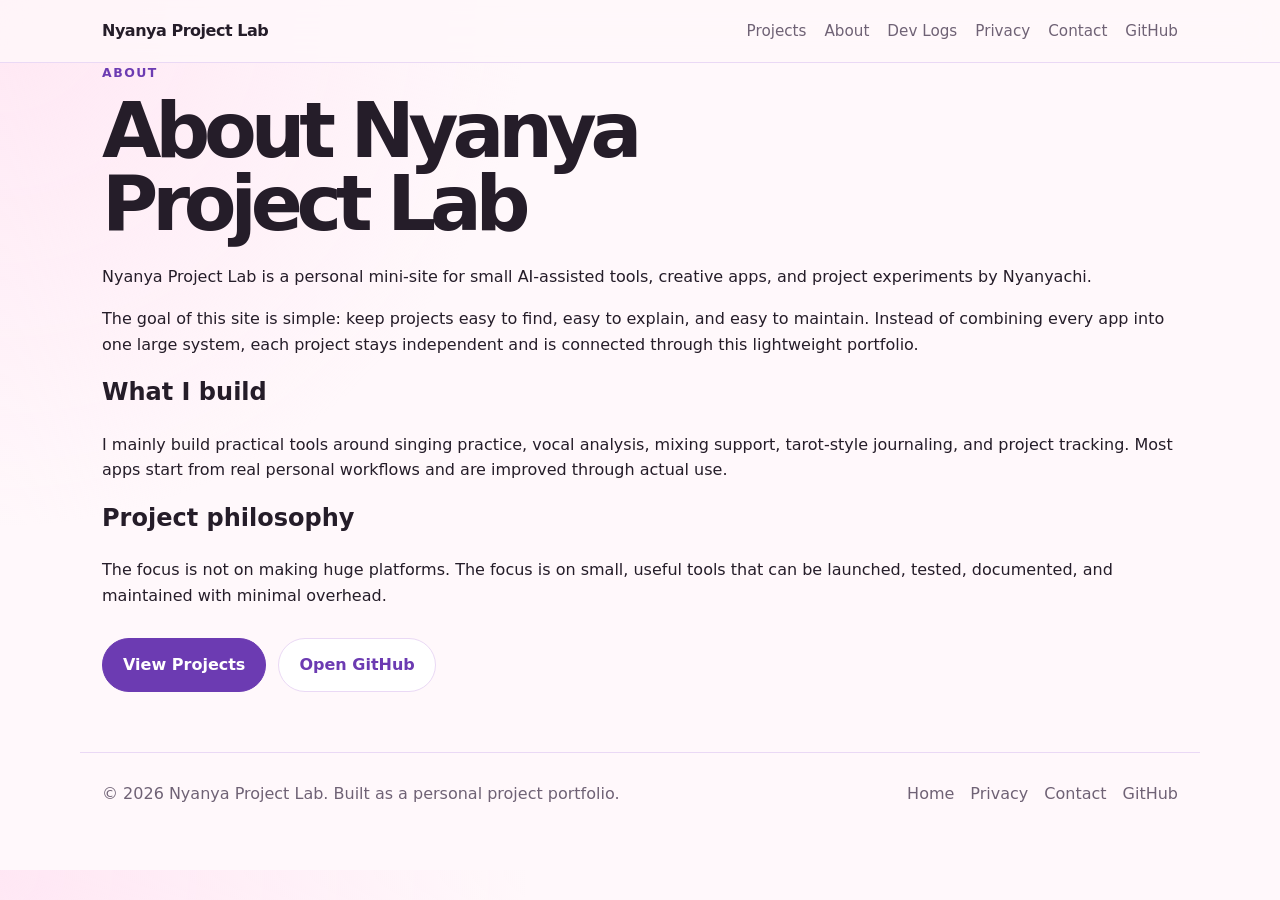
==== about.html @ 9c94e0bd "Add files via upload" ====
<!DOCTYPE html>
<html lang="en">
<head>
  <meta charset="UTF-8" />
  <meta name="viewport" content="width=device-width, initial-scale=1.0" />
  <meta name="description" content="About Nyanya Project Lab, a personal mini-site for small AI-assisted tools, creative apps, and project experiments by Nyanyachi." />
  <title>About | Nyanya Project Lab</title>
  <link rel="stylesheet" href="styles.css" />
</head>
<body>
  <header class="site-header">
    <nav class="nav">
      <a class="logo" href="index.html">Nyanya Project Lab</a>
      <div class="nav-links">
        <a href="index.html#projects">Projects</a>
        <a href="about.html">About</a>
        <a href="index.html#logs">Dev Logs</a>
        <a href="privacy.html">Privacy</a>
        <a href="contact.html">Contact</a>
        <a href="https://github.com/nyanyachi" target="_blank" rel="noopener">GitHub</a>
      </div>
    </nav>
  </header>

  <main>
    <section class="page-card">
      <p class="eyebrow">About</p>
      <h1>About Nyanya Project Lab</h1>

      <p>
        Nyanya Project Lab is a personal mini-site for small AI-assisted tools, creative apps, and project experiments by Nyanyachi.
      </p>

      <p>
        The goal of this site is simple: keep projects easy to find, easy to explain, and easy to maintain. Instead of combining every app into one large system, each project stays independent and is connected through this lightweight portfolio.
      </p>

      <h2>What I build</h2>
      <p>
        I mainly build practical tools around singing practice, vocal analysis, mixing support, tarot-style journaling, and project tracking. Most apps start from real personal workflows and are improved through actual use.
      </p>

      <h2>Project philosophy</h2>
      <p>
        The focus is not on making huge platforms. The focus is on small, useful tools that can be launched, tested, documented, and maintained with minimal overhead.
      </p>

      <div class="hero-actions">
        <a class="button primary" href="index.html#projects">View Projects</a>
        <a class="button secondary" href="https://github.com/nyanyachi" target="_blank" rel="noopener">Open GitHub</a>
      </div>
    </section>
  </main>

  <footer class="footer">
    <p>© 2026 Nyanya Project Lab. Built as a personal project portfolio.</p>
    <div>
      <a href="index.html">Home</a>
      <a href="privacy.html">Privacy</a>
      <a href="contact.html">Contact</a>
      <a href="https://github.com/nyanyachi" target="_blank" rel="noopener">GitHub</a>
    </div>
  </footer>
</body>
</html>
---- styles.css ----
:root {
  --bg: #fff8fb;
  --surface: #ffffff;
  --surface-soft: #fff0f6;
  --text: #251d29;
  --muted: #6f6275;
  --accent: #a86add;
  --accent-dark: #6c3bb2;
  --border: #ead9f5;
  --shadow: 0 18px 50px rgba(80, 42, 100, 0.12);
}

* {
  box-sizing: border-box;
}

body {
  margin: 0;
  font-family: Inter, ui-sans-serif, system-ui, -apple-system, BlinkMacSystemFont, "Segoe UI", sans-serif;
  background: radial-gradient(circle at top left, #ffe7f4 0, transparent 34%), var(--bg);
  color: var(--text);
  line-height: 1.6;
}

a {
  color: inherit;
  text-decoration: none;
}

.site-header {
  position: sticky;
  top: 0;
  z-index: 10;
  backdrop-filter: blur(16px);
  background: rgba(255, 248, 251, 0.8);
  border-bottom: 1px solid var(--border);
}

.nav {
  max-width: 1120px;
  margin: 0 auto;
  padding: 18px 22px;
  display: flex;
  align-items: center;
  justify-content: space-between;
  gap: 24px;
}

.logo {
  font-weight: 800;
  letter-spacing: -0.03em;
}

.nav-links {
  display: flex;
  gap: 18px;
  color: var(--muted);
  font-size: 0.95rem;
}

.nav-links a:hover,
.footer a:hover,
.card-actions a:hover {
  color: var(--accent-dark);
}

main {
  max-width: 1120px;
  margin: 0 auto;
  padding: 0 22px 60px;
}

.hero {
  min-height: 74vh;
  display: grid;
  grid-template-columns: minmax(0, 1.4fr) minmax(280px, 0.6fr);
  gap: 32px;
  align-items: center;
}

.eyebrow {
  margin: 0 0 12px;
  color: var(--accent-dark);
  font-weight: 700;
  text-transform: uppercase;
  font-size: 0.78rem;
  letter-spacing: 0.12em;
}

h1,
h2,
h3,
p {
  margin-top: 0;
}

h1 {
  max-width: 760px;
  font-size: clamp(2.5rem, 6vw, 5.2rem);
  line-height: 0.95;
  letter-spacing: -0.08em;
  margin-bottom: 24px;
}

.hero-description {
  max-width: 640px;
  color: var(--muted);
  font-size: 1.15rem;
}

.hero-actions {
  display: flex;
  flex-wrap: wrap;
  gap: 12px;
  margin-top: 30px;
}

.button {
  display: inline-flex;
  align-items: center;
  justify-content: center;
  border-radius: 999px;
  padding: 13px 20px;
  font-weight: 700;
  border: 1px solid var(--border);
}

.button.primary {
  background: var(--accent-dark);
  color: white;
  border-color: var(--accent-dark);
}

.button.secondary {
  background: var(--surface);
  color: var(--accent-dark);
}

.hero-card,
.project-card,
.log-list article,
.content-page {
  background: rgba(255, 255, 255, 0.82);
  border: 1px solid var(--border);
  border-radius: 28px;
  box-shadow: var(--shadow);
}

.hero-card {
  padding: 28px;
}

.status-dot {
  display: inline-block;
  width: 13px;
  height: 13px;
  border-radius: 50%;
  background: #58c783;
  margin-bottom: 18px;
}

.section {
  padding: 70px 0 10px;
}

.intro p {
  max-width: 820px;
  font-size: 1.1rem;
  color: var(--muted);
}

.section-heading h2 {
  font-size: clamp(2rem, 4vw, 3.2rem);
  line-height: 1;
  letter-spacing: -0.05em;
}

.project-grid {
  display: grid;
  grid-template-columns: repeat(2, minmax(0, 1fr));
  gap: 22px;
}

.project-card {
  padding: 26px;
}

.project-card p,
.log-list p,
.content-page p,
.content-page li {
  color: var(--muted);
}

.project-card ul {
  padding-left: 20px;
}

.card-actions {
  display: flex;
  gap: 14px;
  margin-top: 22px;
  color: var(--accent-dark);
  font-weight: 700;
}

.log-list {
  display: grid;
  gap: 18px;
}

.log-list article {
  padding: 24px;
}

time {
  color: var(--accent-dark);
  font-size: 0.9rem;
  font-weight: 700;
}

.footer {
  max-width: 1120px;
  margin: 0 auto;
  padding: 28px 22px 48px;
  color: var(--muted);
  border-top: 1px solid var(--border);
  display: flex;
  justify-content: space-between;
  gap: 18px;
  flex-wrap: wrap;
}

.footer div {
  display: flex;
  gap: 16px;
}

.content-page {
  max-width: 860px;
  margin: 70px auto;
  padding: 34px;
}

.content-page h1 {
  font-size: clamp(2rem, 5vw, 3.4rem);
}

@media (max-width: 760px) {
  .nav {
    align-items: flex-start;
    flex-direction: column;
  }

  .nav-links {
    flex-wrap: wrap;
  }

  .hero {
    grid-template-columns: 1fr;
    min-height: auto;
    padding: 72px 0 30px;
  }

  .project-grid {
    grid-template-columns: 1fr;
  }
}
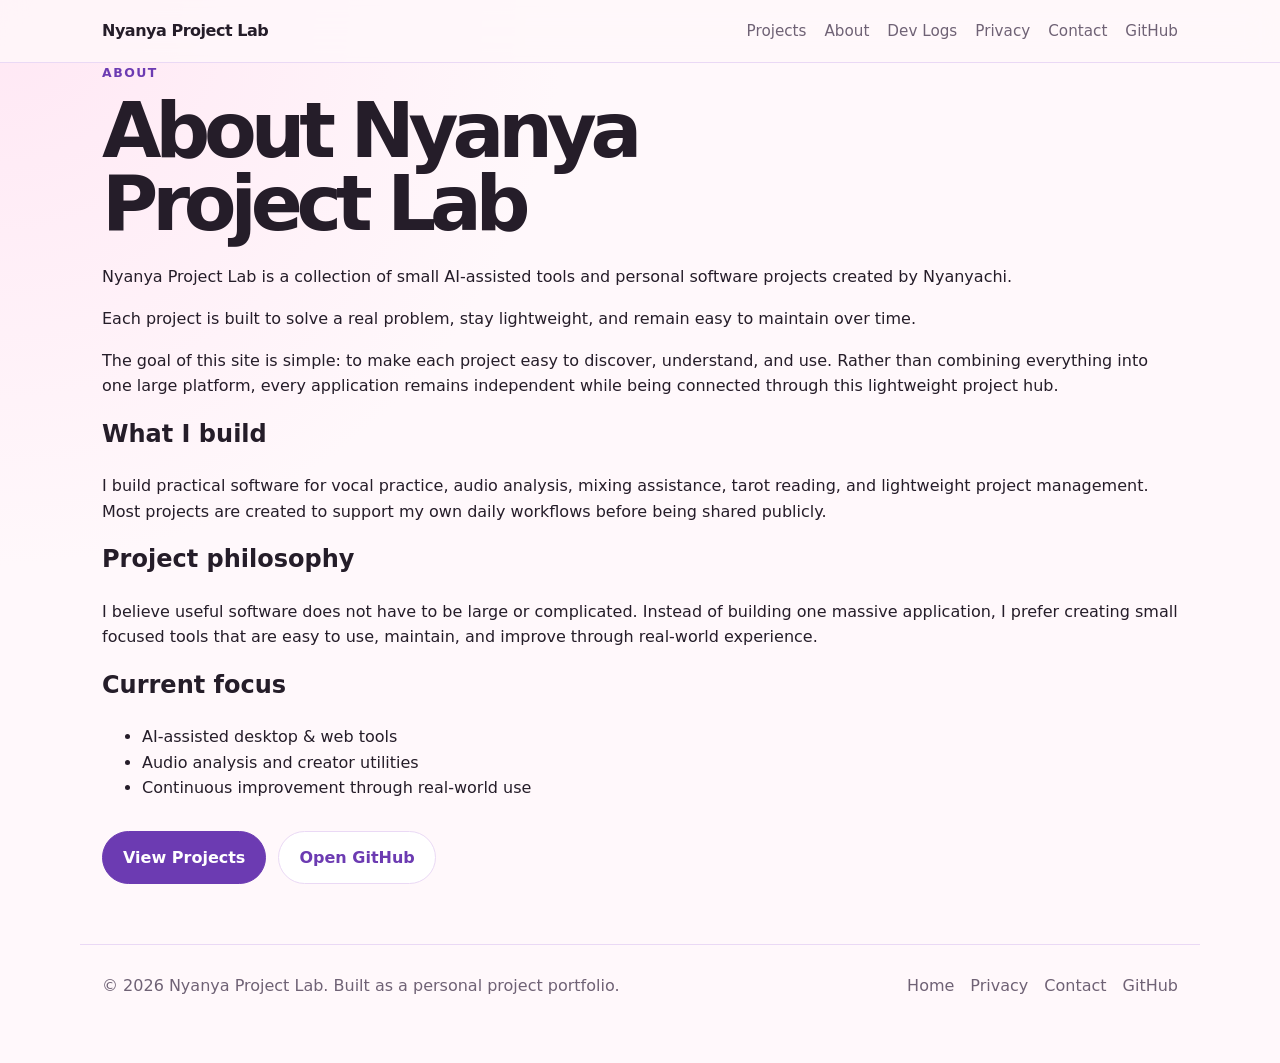
==== commit c6ab8e56: "Add files via upload" ====
--- a/about.html
+++ b/about.html
@@ -1,65 +1,38 @@
 <!DOCTYPE html>
+
 <html lang="en">
 <head>
-  <meta charset="UTF-8" />
-  <meta name="viewport" content="width=device-width, initial-scale=1.0" />
-  <meta name="description" content="About Nyanya Project Lab, a personal mini-site for small AI-assisted tools, creative apps, and project experiments by Nyanyachi." />
-  <title>About | Nyanya Project Lab</title>
-  <link rel="stylesheet" href="styles.css" />
+<meta charset="utf-8"/>
+<meta content="width=device-width, initial-scale=1.0" name="viewport"/>
+<meta content="About Nyanya Project Lab, a personal mini-site for small AI-assisted tools, creative apps, and project experiments by Nyanyachi." name="description"/>
+<title>About | Nyanya Project Lab</title>
+<link href="styles.css" rel="stylesheet"/>
 </head>
 <body>
-  <header class="site-header">
-    <nav class="nav">
-      <a class="logo" href="index.html">Nyanya Project Lab</a>
-      <div class="nav-links">
-        <a href="index.html#projects">Projects</a>
-        <a href="about.html">About</a>
-        <a href="index.html#logs">Dev Logs</a>
-        <a href="privacy.html">Privacy</a>
-        <a href="contact.html">Contact</a>
-        <a href="https://github.com/nyanyachi" target="_blank" rel="noopener">GitHub</a>
-      </div>
-    </nav>
-  </header>
-
-  <main>
-    <section class="page-card">
-      <p class="eyebrow">About</p>
-      <h1>About Nyanya Project Lab</h1>
-
-      <p>
-        Nyanya Project Lab is a personal mini-site for small AI-assisted tools, creative apps, and project experiments by Nyanyachi.
-      </p>
-
-      <p>
-        The goal of this site is simple: keep projects easy to find, easy to explain, and easy to maintain. Instead of combining every app into one large system, each project stays independent and is connected through this lightweight portfolio.
-      </p>
-
-      <h2>What I build</h2>
-      <p>
-        I mainly build practical tools around singing practice, vocal analysis, mixing support, tarot-style journaling, and project tracking. Most apps start from real personal workflows and are improved through actual use.
-      </p>
-
-      <h2>Project philosophy</h2>
-      <p>
-        The focus is not on making huge platforms. The focus is on small, useful tools that can be launched, tested, documented, and maintained with minimal overhead.
-      </p>
-
-      <div class="hero-actions">
-        <a class="button primary" href="index.html#projects">View Projects</a>
-        <a class="button secondary" href="https://github.com/nyanyachi" target="_blank" rel="noopener">Open GitHub</a>
-      </div>
-    </section>
-  </main>
-
-  <footer class="footer">
-    <p>© 2026 Nyanya Project Lab. Built as a personal project portfolio.</p>
-    <div>
-      <a href="index.html">Home</a>
-      <a href="privacy.html">Privacy</a>
-      <a href="contact.html">Contact</a>
-      <a href="https://github.com/nyanyachi" target="_blank" rel="noopener">GitHub</a>
-    </div>
-  </footer>
+<header class="site-header">
+<nav class="nav">
+<a class="logo" href="index.html">Nyanya Project Lab</a>
+<div class="nav-links">
+<a href="index.html#projects">Projects</a>
+<a href="about.html">About</a>
+<a href="index.html#logs">Dev Logs</a>
+<a href="privacy.html">Privacy</a>
+<a href="contact.html">Contact</a>
+<a href="https://github.com/nyanyachi" rel="noopener" target="_blank">GitHub</a>
+</div>
+</nav>
+</header>
+<main>
+<section class="page-card"><p class="eyebrow">About</p><h1>About Nyanya Project Lab</h1><p>Nyanya Project Lab is a collection of small AI-assisted tools and personal software projects created by Nyanyachi.</p><p>Each project is built to solve a real problem, stay lightweight, and remain easy to maintain over time.</p><p>The goal of this site is simple: to make each project easy to discover, understand, and use. Rather than combining everything into one large platform, every application remains independent while being connected through this lightweight project hub.</p><h2>What I build</h2><p>I build practical software for vocal practice, audio analysis, mixing assistance, tarot reading, and lightweight project management. Most projects are created to support my own daily workflows before being shared publicly.</p><h2>Project philosophy</h2><p>I believe useful software does not have to be large or complicated. Instead of building one massive application, I prefer creating small focused tools that are easy to use, maintain, and improve through real-world experience.</p><h2>Current focus</h2><ul><li>AI-assisted desktop &amp; web tools</li><li>Audio analysis and creator utilities</li><li>Continuous improvement through real-world use</li></ul><div class="hero-actions"><a class="button primary" href="index.html#projects">View Projects</a><a class="button secondary" href="https://github.com/nyanyachi" rel="noopener" target="_blank">Open GitHub</a></div></section>
+</main>
+<footer class="footer">
+<p>© 2026 Nyanya Project Lab. Built as a personal project portfolio.</p>
+<div>
+<a href="index.html">Home</a>
+<a href="privacy.html">Privacy</a>
+<a href="contact.html">Contact</a>
+<a href="https://github.com/nyanyachi" rel="noopener" target="_blank">GitHub</a>
+</div>
+</footer>
 </body>
 </html>
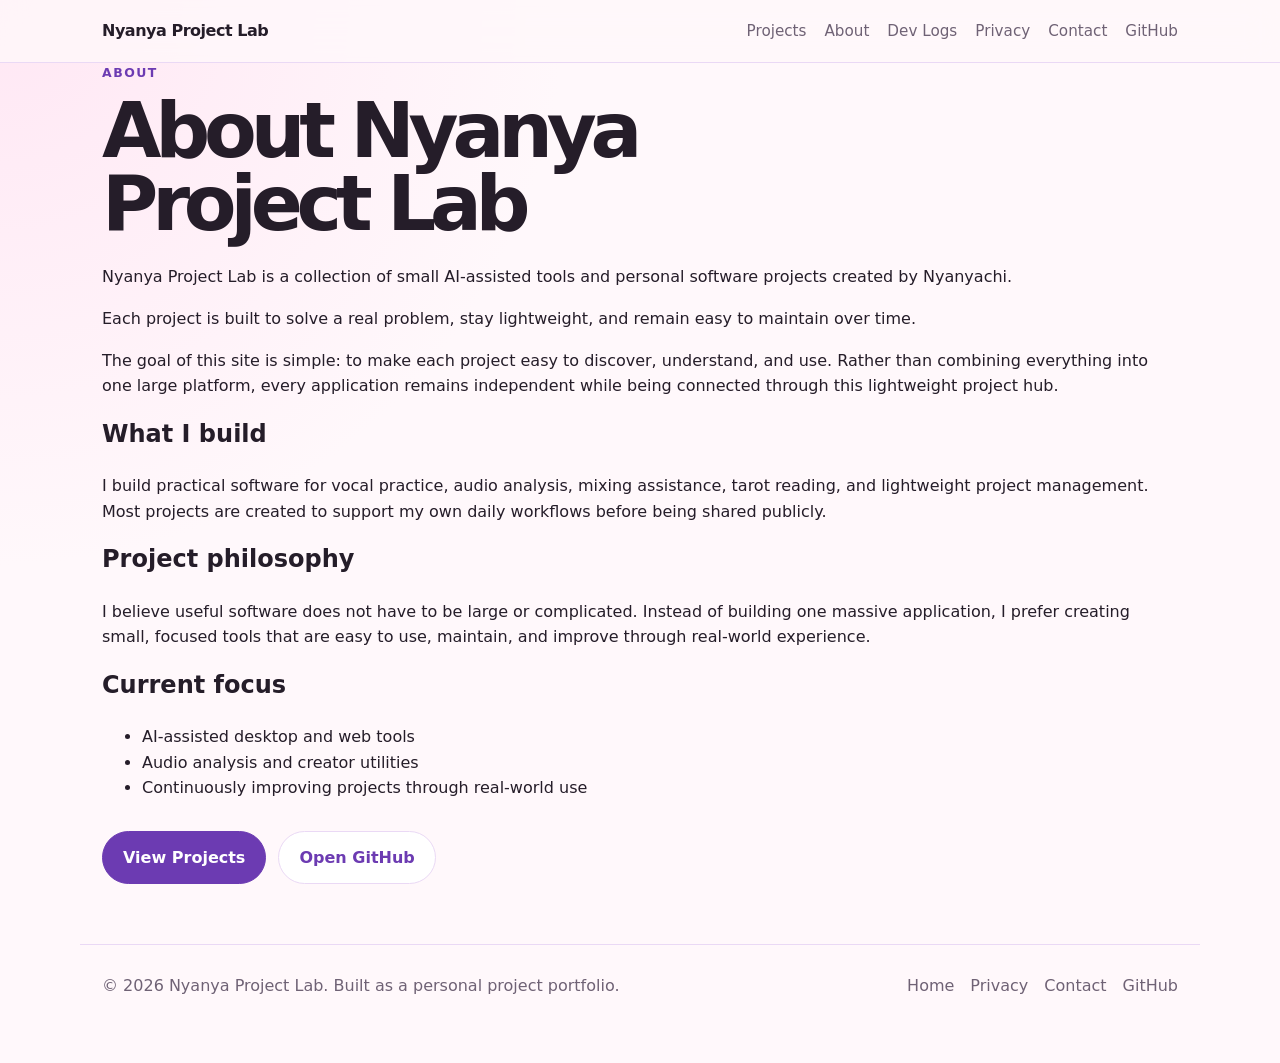
==== commit 5676c514: "Add files via upload" ====
--- a/about.html
+++ b/about.html
@@ -5,7 +5,7 @@
 <meta charset="utf-8"/>
 <meta content="width=device-width, initial-scale=1.0" name="viewport"/>
 <meta content="About Nyanya Project Lab, a personal mini-site for small AI-assisted tools, creative apps, and project experiments by Nyanyachi." name="description"/>
-<title>About | Nyanya Project Lab</title>
+<title>About</title>
 <link href="styles.css" rel="stylesheet"/>
 </head>
 <body>
@@ -23,7 +23,7 @@
 </nav>
 </header>
 <main>
-<section class="page-card"><p class="eyebrow">About</p><h1>About Nyanya Project Lab</h1><p>Nyanya Project Lab is a collection of small AI-assisted tools and personal software projects created by Nyanyachi.</p><p>Each project is built to solve a real problem, stay lightweight, and remain easy to maintain over time.</p><p>The goal of this site is simple: to make each project easy to discover, understand, and use. Rather than combining everything into one large platform, every application remains independent while being connected through this lightweight project hub.</p><h2>What I build</h2><p>I build practical software for vocal practice, audio analysis, mixing assistance, tarot reading, and lightweight project management. Most projects are created to support my own daily workflows before being shared publicly.</p><h2>Project philosophy</h2><p>I believe useful software does not have to be large or complicated. Instead of building one massive application, I prefer creating small focused tools that are easy to use, maintain, and improve through real-world experience.</p><h2>Current focus</h2><ul><li>AI-assisted desktop &amp; web tools</li><li>Audio analysis and creator utilities</li><li>Continuous improvement through real-world use</li></ul><div class="hero-actions"><a class="button primary" href="index.html#projects">View Projects</a><a class="button secondary" href="https://github.com/nyanyachi" rel="noopener" target="_blank">Open GitHub</a></div></section>
+<section class="page-card"><p class="eyebrow">About</p><h1>About Nyanya Project Lab</h1><p>Nyanya Project Lab is a collection of small AI-assisted tools and personal software projects created by Nyanyachi.</p><p>Each project is built to solve a real problem, stay lightweight, and remain easy to maintain over time.</p><p>The goal of this site is simple: to make each project easy to discover, understand, and use. Rather than combining everything into one large platform, every application remains independent while being connected through this lightweight project hub.</p><h2>What I build</h2><p>I build practical software for vocal practice, audio analysis, mixing assistance, tarot reading, and lightweight project management. Most projects are created to support my own daily workflows before being shared publicly.</p><h2>Project philosophy</h2><p>I believe useful software does not have to be large or complicated. Instead of building one massive application, I prefer creating small, focused tools that are easy to use, maintain, and improve through real-world experience.</p><h2>Current focus</h2><ul><li>AI-assisted desktop and web tools</li><li>Audio analysis and creator utilities</li><li>Continuously improving projects through real-world use</li></ul><div class="hero-actions"><a class="button primary" href="index.html#projects">View Projects</a><a class="button secondary" href="https://github.com/nyanyachi" rel="noopener" target="_blank">Open GitHub</a></div></section>
 </main>
 <footer class="footer">
 <p>© 2026 Nyanya Project Lab. Built as a personal project portfolio.</p>
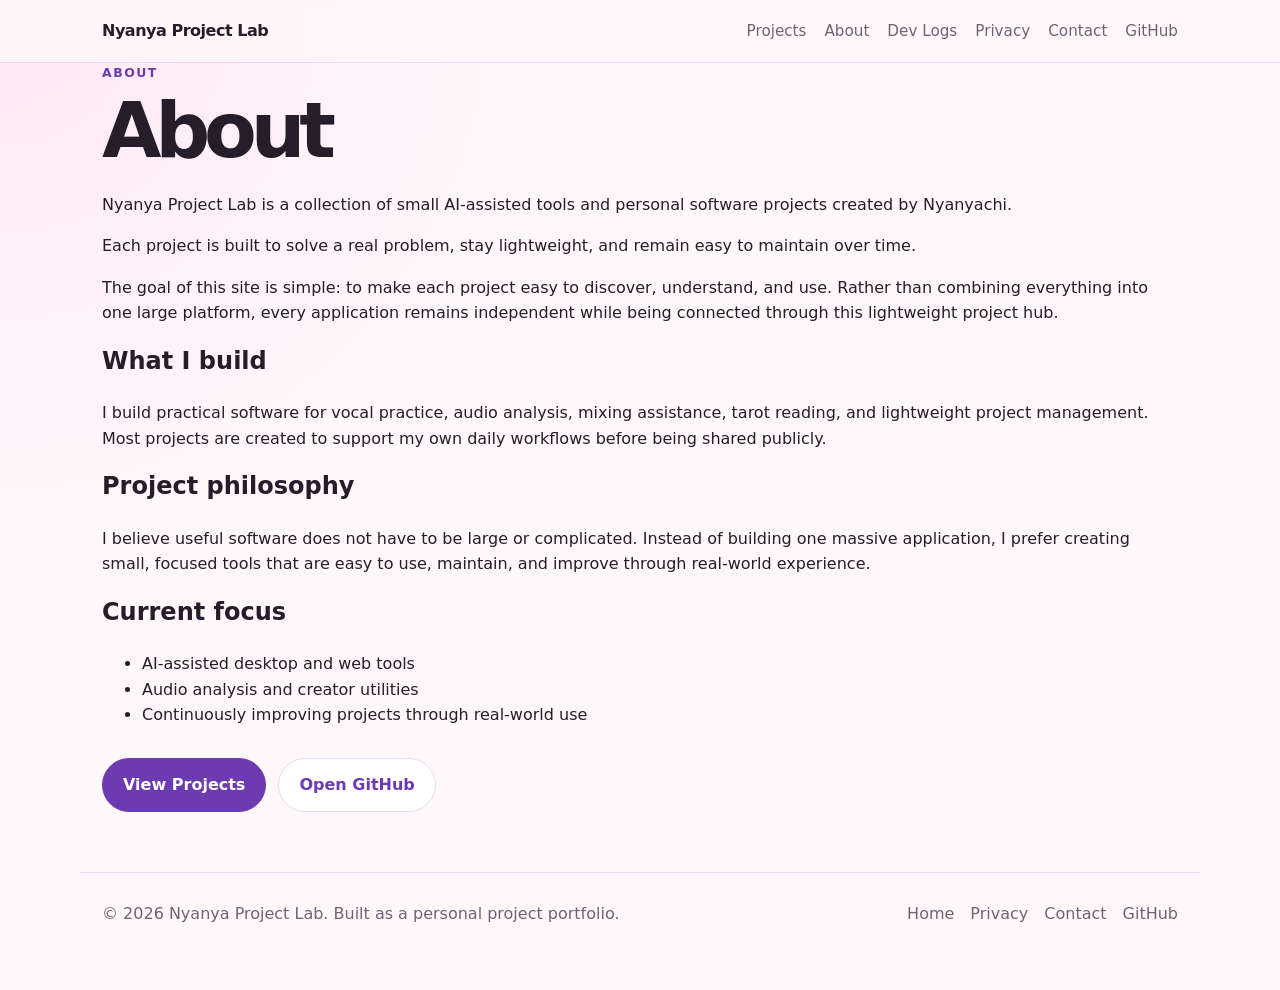
==== commit 1ef08742: "Add files via upload" ====
--- a/about.html
+++ b/about.html
@@ -5,7 +5,7 @@
 <meta charset="utf-8"/>
 <meta content="width=device-width, initial-scale=1.0" name="viewport"/>
 <meta content="About Nyanya Project Lab, a personal mini-site for small AI-assisted tools, creative apps, and project experiments by Nyanyachi." name="description"/>
-<title>About</title>
+<title>About | Nyanya Project Lab</title>
 <link href="styles.css" rel="stylesheet"/>
 </head>
 <body>
@@ -23,7 +23,7 @@
 </nav>
 </header>
 <main>
-<section class="page-card"><p class="eyebrow">About</p><h1>About Nyanya Project Lab</h1><p>Nyanya Project Lab is a collection of small AI-assisted tools and personal software projects created by Nyanyachi.</p><p>Each project is built to solve a real problem, stay lightweight, and remain easy to maintain over time.</p><p>The goal of this site is simple: to make each project easy to discover, understand, and use. Rather than combining everything into one large platform, every application remains independent while being connected through this lightweight project hub.</p><h2>What I build</h2><p>I build practical software for vocal practice, audio analysis, mixing assistance, tarot reading, and lightweight project management. Most projects are created to support my own daily workflows before being shared publicly.</p><h2>Project philosophy</h2><p>I believe useful software does not have to be large or complicated. Instead of building one massive application, I prefer creating small, focused tools that are easy to use, maintain, and improve through real-world experience.</p><h2>Current focus</h2><ul><li>AI-assisted desktop and web tools</li><li>Audio analysis and creator utilities</li><li>Continuously improving projects through real-world use</li></ul><div class="hero-actions"><a class="button primary" href="index.html#projects">View Projects</a><a class="button secondary" href="https://github.com/nyanyachi" rel="noopener" target="_blank">Open GitHub</a></div></section>
+<section class="page-card"><p class="eyebrow">About</p><h1>About</h1><p>Nyanya Project Lab is a collection of small AI-assisted tools and personal software projects created by Nyanyachi.</p><p>Each project is built to solve a real problem, stay lightweight, and remain easy to maintain over time.</p><p>The goal of this site is simple: to make each project easy to discover, understand, and use. Rather than combining everything into one large platform, every application remains independent while being connected through this lightweight project hub.</p><h2>What I build</h2><p>I build practical software for vocal practice, audio analysis, mixing assistance, tarot reading, and lightweight project management. Most projects are created to support my own daily workflows before being shared publicly.</p><h2>Project philosophy</h2><p>I believe useful software does not have to be large or complicated. Instead of building one massive application, I prefer creating small, focused tools that are easy to use, maintain, and improve through real-world experience.</p><h2>Current focus</h2><ul><li>AI-assisted desktop and web tools</li><li>Audio analysis and creator utilities</li><li>Continuously improving projects through real-world use</li></ul><div class="hero-actions"><a class="button primary" href="index.html#projects">View Projects</a><a class="button secondary" href="https://github.com/nyanyachi" rel="noopener" target="_blank">Open GitHub</a></div></section>
 </main>
 <footer class="footer">
 <p>© 2026 Nyanya Project Lab. Built as a personal project portfolio.</p>
